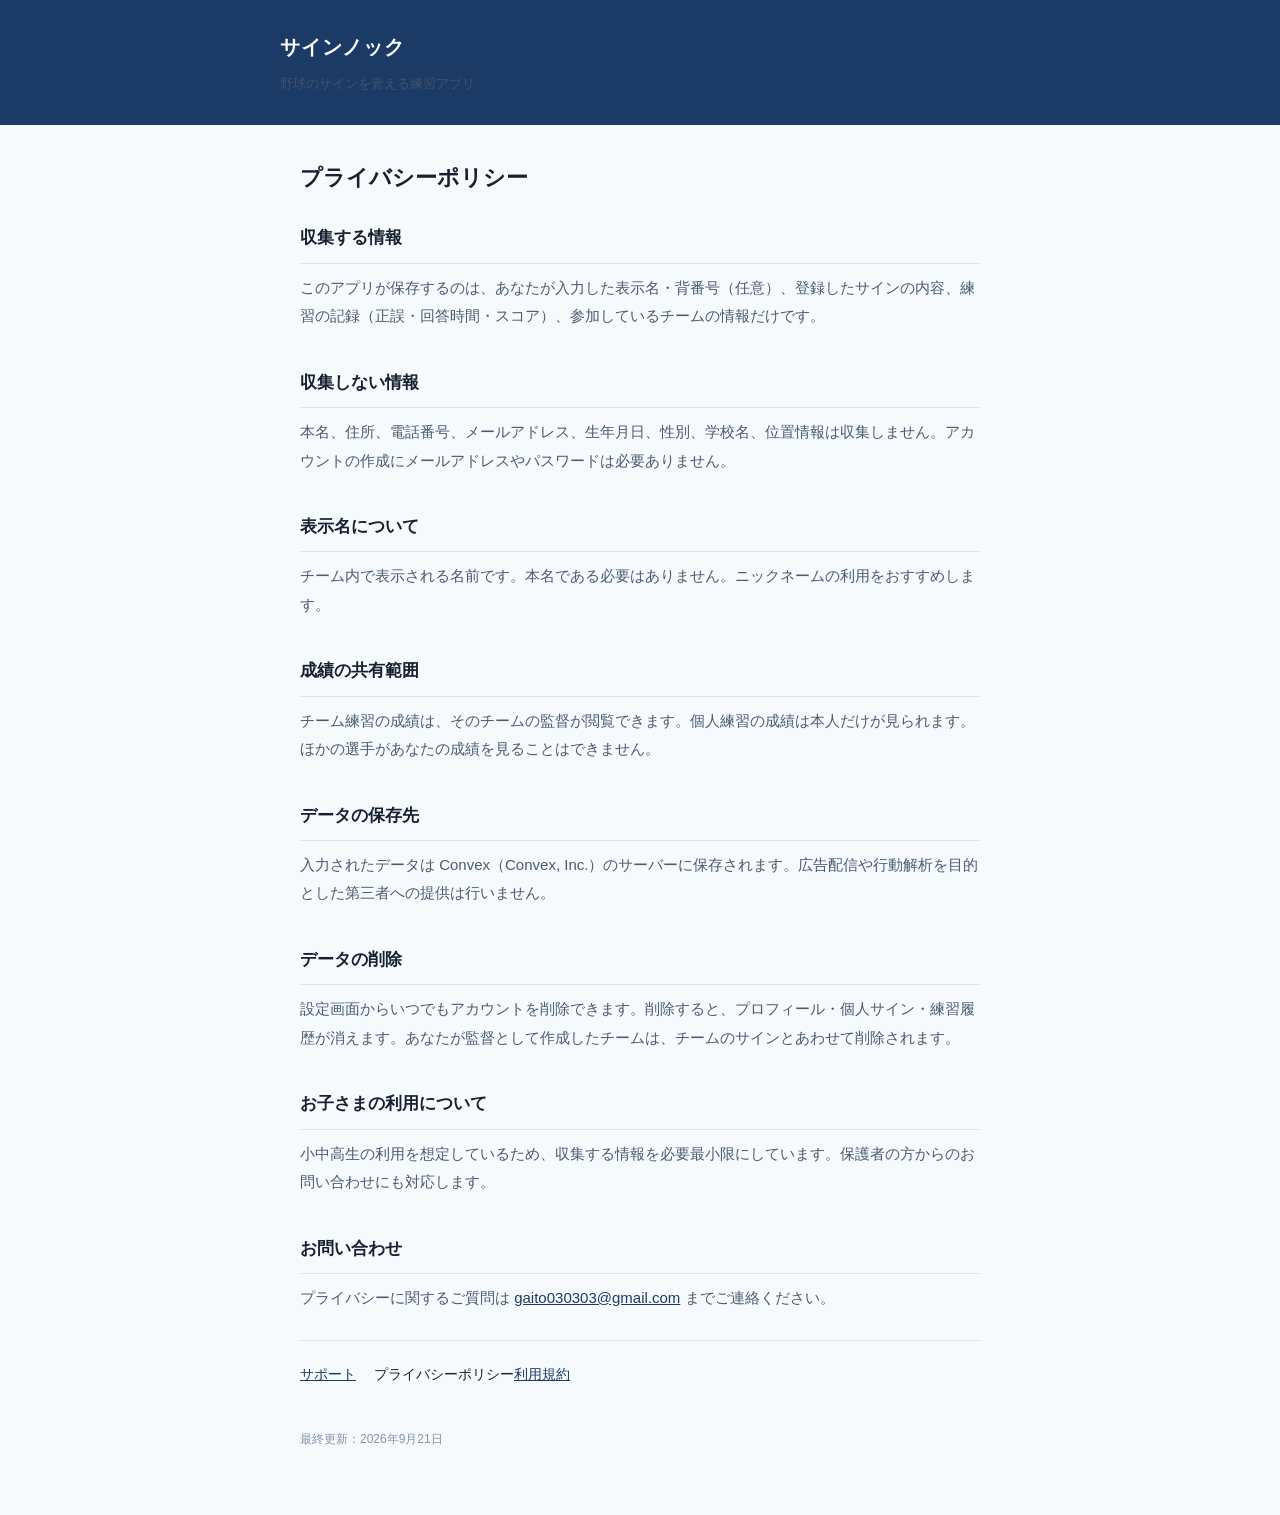
==== privacy.html @ 78e3d596 "サインノックのサポート・プライバシーポリシー・利用規約ページ" ====
<!DOCTYPE html>
<html lang="ja">
<head>
<meta charset="utf-8">
<meta name="viewport" content="width=device-width, initial-scale=1">
<title>プライバシーポリシー — サインノック</title>
<link rel="stylesheet" href="style.css">
</head>
<body>
<header><div class="inner"><h1>サインノック</h1><p>野球のサインを覚える練習アプリ</p></div></header>
<main>
<h1 style="font-size:22px;margin:0 0 24px">プライバシーポリシー</h1>
<h2>収集する情報</h2>
<p>このアプリが保存するのは、あなたが入力した表示名・背番号（任意）、登録したサインの内容、練習の記録（正誤・回答時間・スコア）、参加しているチームの情報だけです。</p>
<h2>収集しない情報</h2>
<p>本名、住所、電話番号、メールアドレス、生年月日、性別、学校名、位置情報は収集しません。アカウントの作成にメールアドレスやパスワードは必要ありません。</p>
<h2>表示名について</h2>
<p>チーム内で表示される名前です。本名である必要はありません。ニックネームの利用をおすすめします。</p>
<h2>成績の共有範囲</h2>
<p>チーム練習の成績は、そのチームの監督が閲覧できます。個人練習の成績は本人だけが見られます。ほかの選手があなたの成績を見ることはできません。</p>
<h2>データの保存先</h2>
<p>入力されたデータは Convex（Convex, Inc.）のサーバーに保存されます。広告配信や行動解析を目的とした第三者への提供は行いません。</p>
<h2>データの削除</h2>
<p>設定画面からいつでもアカウントを削除できます。削除すると、プロフィール・個人サイン・練習履歴が消えます。あなたが監督として作成したチームは、チームのサインとあわせて削除されます。</p>
<h2>お子さまの利用について</h2>
<p>小中高生の利用を想定しているため、収集する情報を必要最小限にしています。保護者の方からのお問い合わせにも対応します。</p>
<h2>お問い合わせ</h2>
<p>プライバシーに関するご質問は <a href="mailto:gaito030303@gmail.com">gaito030303@gmail.com</a> までご連絡ください。</p>
<nav><a href="index.html">サポート</a><span>プライバシーポリシー</span><a href="terms.html">利用規約</a></nav>
<footer>最終更新：2026年9月21日</footer>
</main>
</body>
</html>
---- style.css ----
:root {
  --navy: #1B3A66;
  --ink: #16202E;
  --sub: #4A5B70;
  --line: #DCE4EE;
  --bg: #F7FAFD;
}
* { box-sizing: border-box; }
body {
  margin: 0;
  font-family: -apple-system, BlinkMacSystemFont, "Hiragino Sans", "Noto Sans JP", sans-serif;
  color: var(--ink);
  background: var(--bg);
  line-height: 1.9;
  -webkit-text-size-adjust: 100%;
}
header {
  background: var(--navy);
  color: #fff;
  padding: 28px 20px;
}
header .inner, main { max-width: 720px; margin: 0 auto; }
header h1 { margin: 0; font-size: 20px; letter-spacing: .04em; }
header p { margin: 6px 0 0; font-size: 13px; opacity: .8; }
main { padding: 32px 20px 64px; }
h2 { font-size: 17px; margin: 36px 0 10px; padding-bottom: 8px; border-bottom: 1px solid var(--line); }
h2:first-of-type { margin-top: 0; }
p { font-size: 15px; color: var(--sub); margin: 0 0 14px; }
a { color: var(--navy); }
nav { margin-top: 28px; padding-top: 20px; border-top: 1px solid var(--line); font-size: 14px; }
nav a { margin-right: 18px; }
footer { font-size: 12px; color: #8494A6; margin-top: 40px; }
ul { font-size: 15px; color: var(--sub); padding-left: 1.3em; }
li { margin-bottom: 8px; }
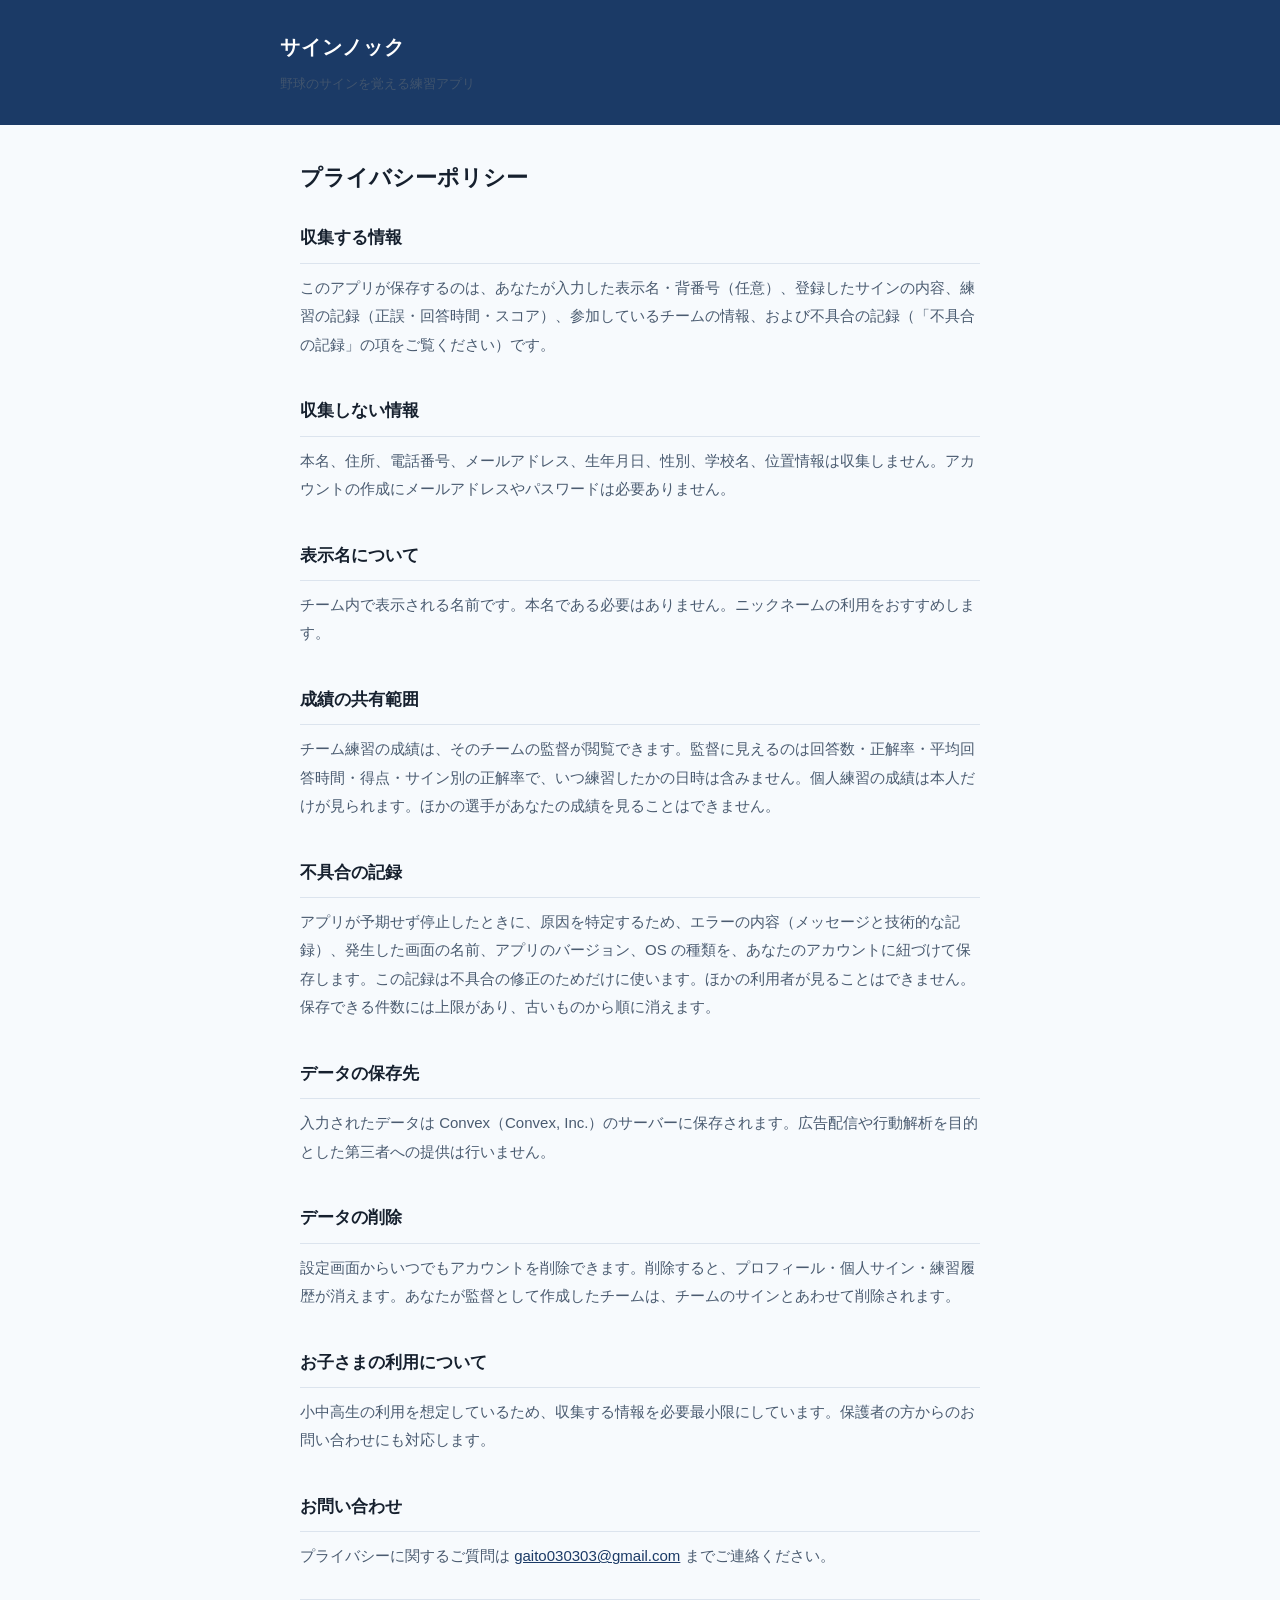
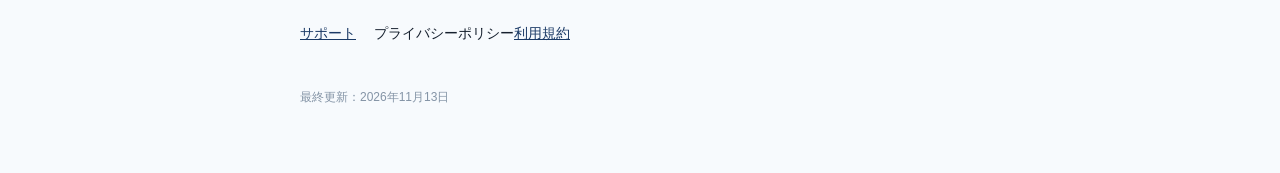
==== commit 5147d71f: "プライバシーポリシーと利用規約に不足していた記載を追加 - 不具合の記録（クラッシュログ）の収集を明記。従来「収集する情報」に   記載がないまま保存していたため、項目を新設し本文も「〜だけです」を修" ====
--- a/privacy.html
+++ b/privacy.html
@@ -11,13 +11,15 @@
 <main>
 <h1 style="font-size:22px;margin:0 0 24px">プライバシーポリシー</h1>
 <h2>収集する情報</h2>
-<p>このアプリが保存するのは、あなたが入力した表示名・背番号（任意）、登録したサインの内容、練習の記録（正誤・回答時間・スコア）、参加しているチームの情報だけです。</p>
+<p>このアプリが保存するのは、あなたが入力した表示名・背番号（任意）、登録したサインの内容、練習の記録（正誤・回答時間・スコア）、参加しているチームの情報、および不具合の記録（「不具合の記録」の項をご覧ください）です。</p>
 <h2>収集しない情報</h2>
 <p>本名、住所、電話番号、メールアドレス、生年月日、性別、学校名、位置情報は収集しません。アカウントの作成にメールアドレスやパスワードは必要ありません。</p>
 <h2>表示名について</h2>
 <p>チーム内で表示される名前です。本名である必要はありません。ニックネームの利用をおすすめします。</p>
 <h2>成績の共有範囲</h2>
-<p>チーム練習の成績は、そのチームの監督が閲覧できます。個人練習の成績は本人だけが見られます。ほかの選手があなたの成績を見ることはできません。</p>
+<p>チーム練習の成績は、そのチームの監督が閲覧できます。監督に見えるのは回答数・正解率・平均回答時間・得点・サイン別の正解率で、いつ練習したかの日時は含みません。個人練習の成績は本人だけが見られます。ほかの選手があなたの成績を見ることはできません。</p>
+<h2>不具合の記録</h2>
+<p>アプリが予期せず停止したときに、原因を特定するため、エラーの内容（メッセージと技術的な記録）、発生した画面の名前、アプリのバージョン、OS の種類を、あなたのアカウントに紐づけて保存します。この記録は不具合の修正のためだけに使います。ほかの利用者が見ることはできません。保存できる件数には上限があり、古いものから順に消えます。</p>
 <h2>データの保存先</h2>
 <p>入力されたデータは Convex（Convex, Inc.）のサーバーに保存されます。広告配信や行動解析を目的とした第三者への提供は行いません。</p>
 <h2>データの削除</h2>
@@ -27,7 +29,7 @@
 <h2>お問い合わせ</h2>
 <p>プライバシーに関するご質問は <a href="mailto:gaito030303@gmail.com">gaito030303@gmail.com</a> までご連絡ください。</p>
 <nav><a href="index.html">サポート</a><span>プライバシーポリシー</span><a href="terms.html">利用規約</a></nav>
-<footer>最終更新：2026年9月21日</footer>
+<footer>最終更新：2026年11月13日</footer>
 </main>
 </body>
 </html>
